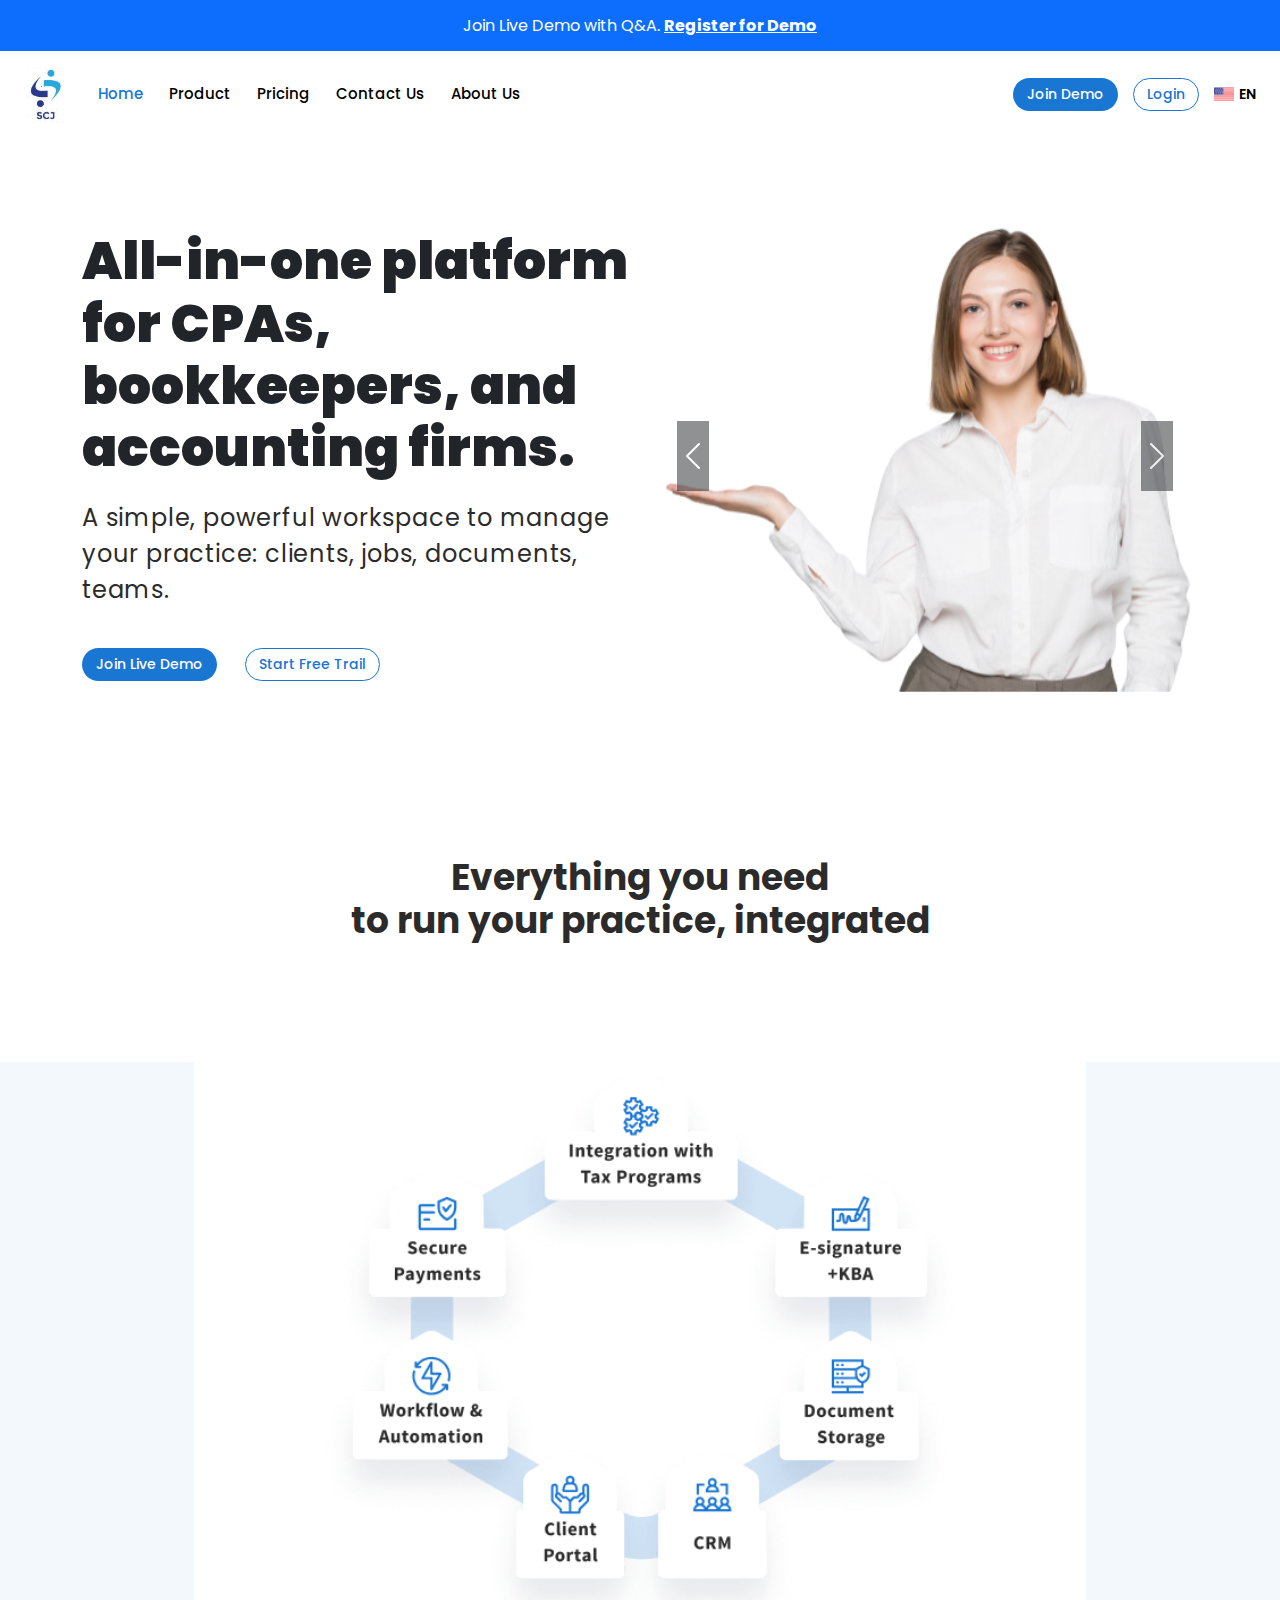
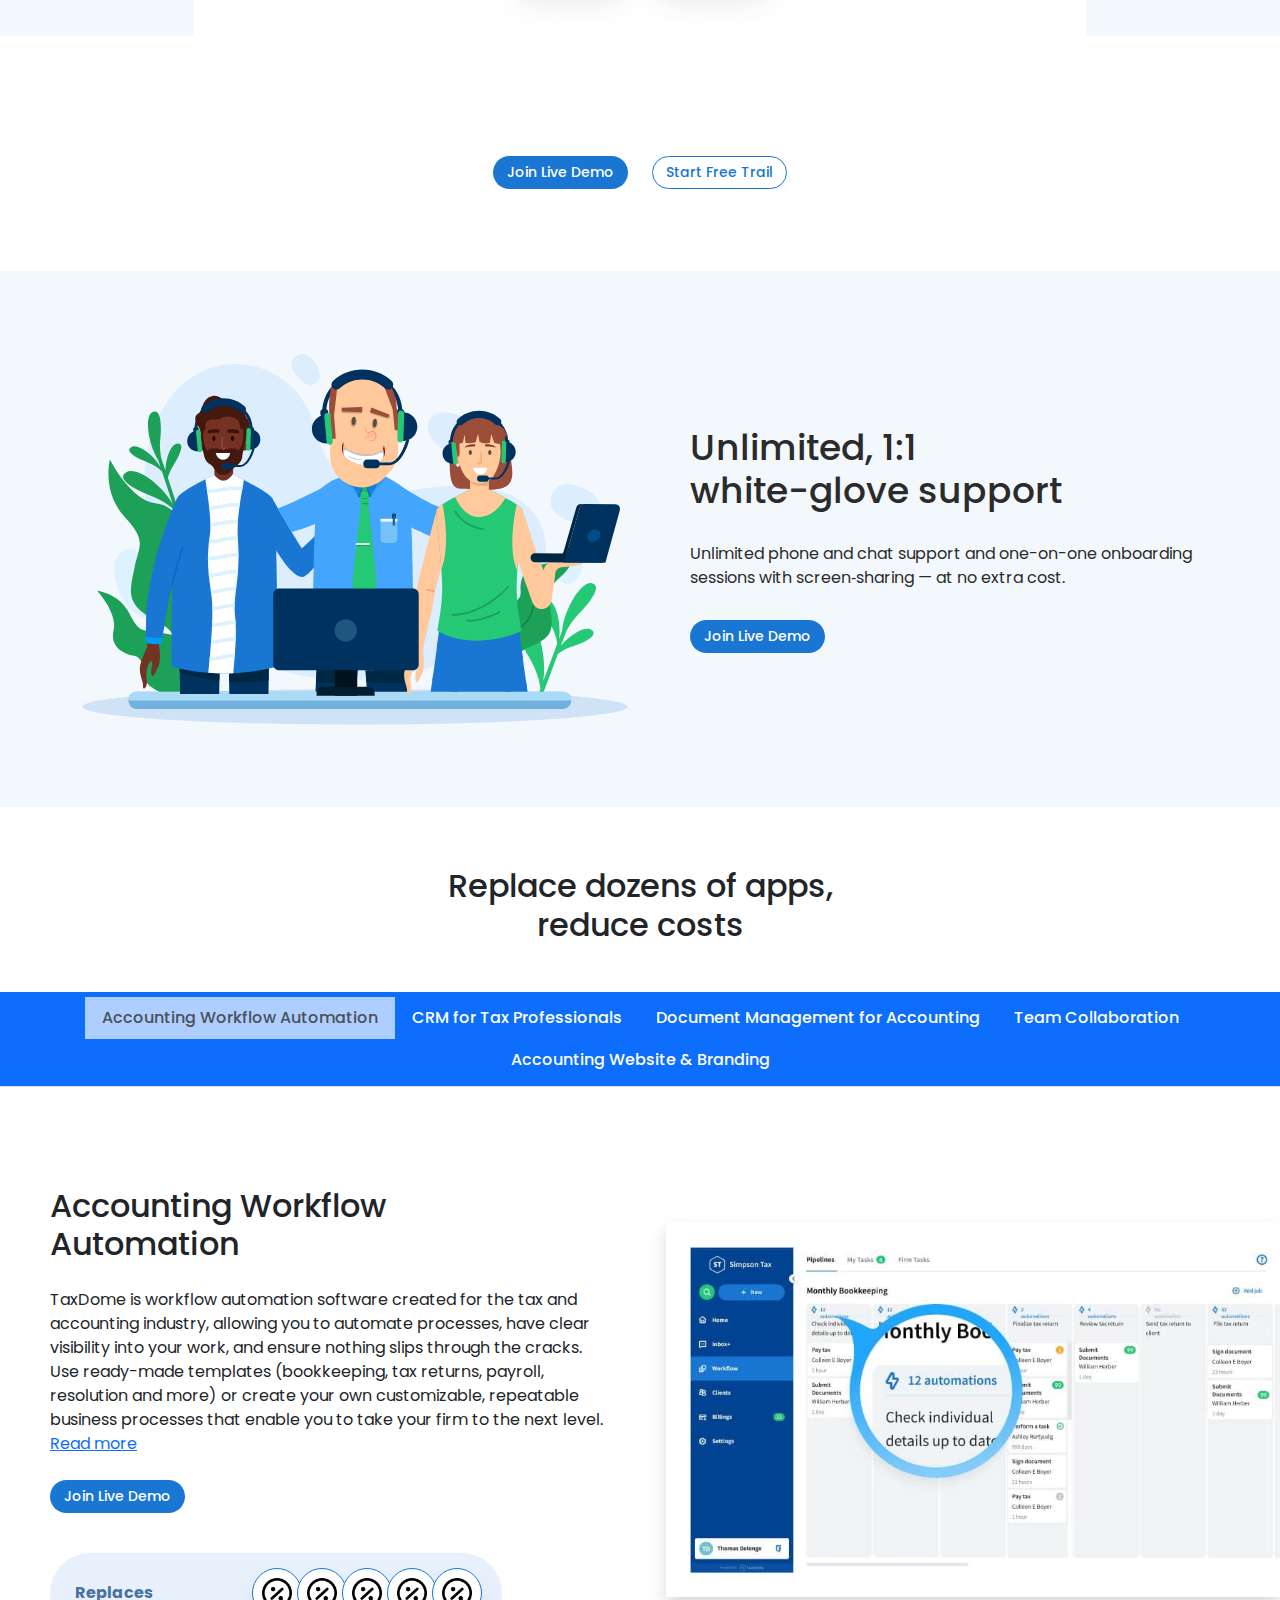
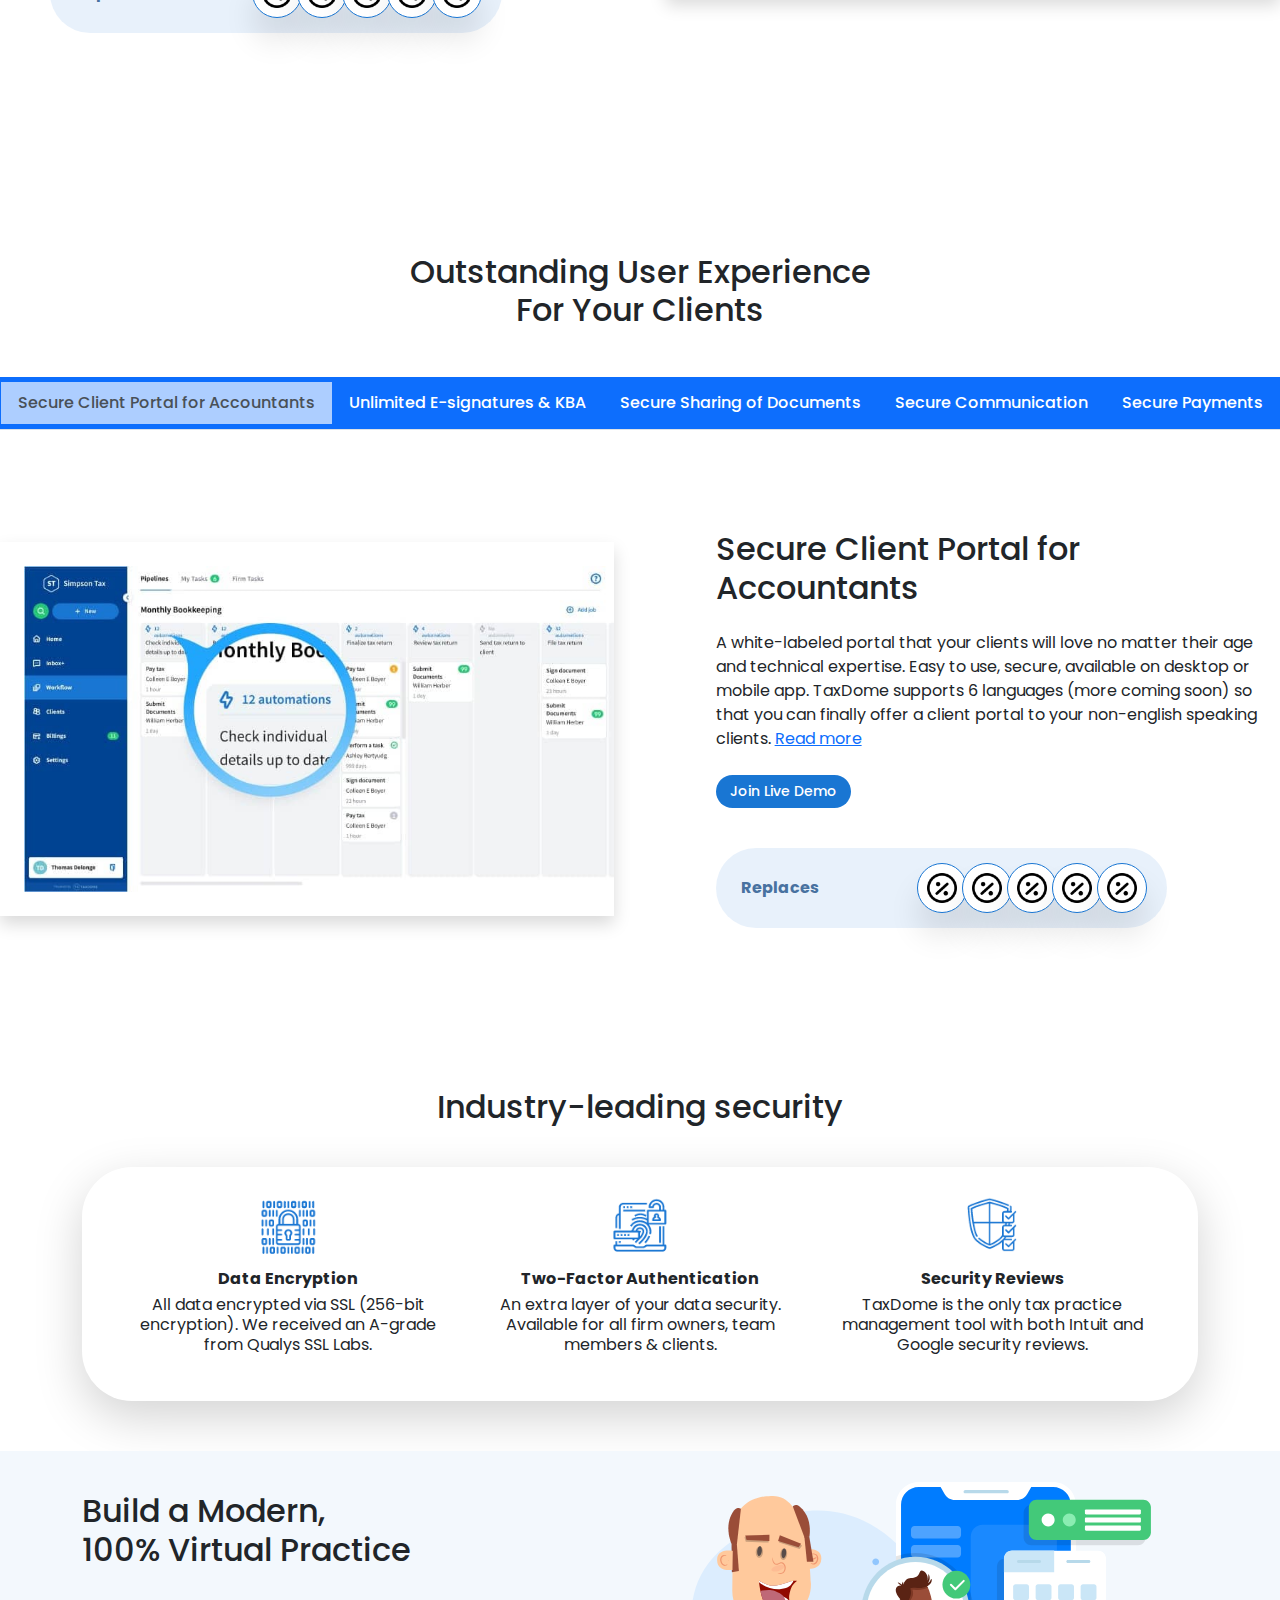
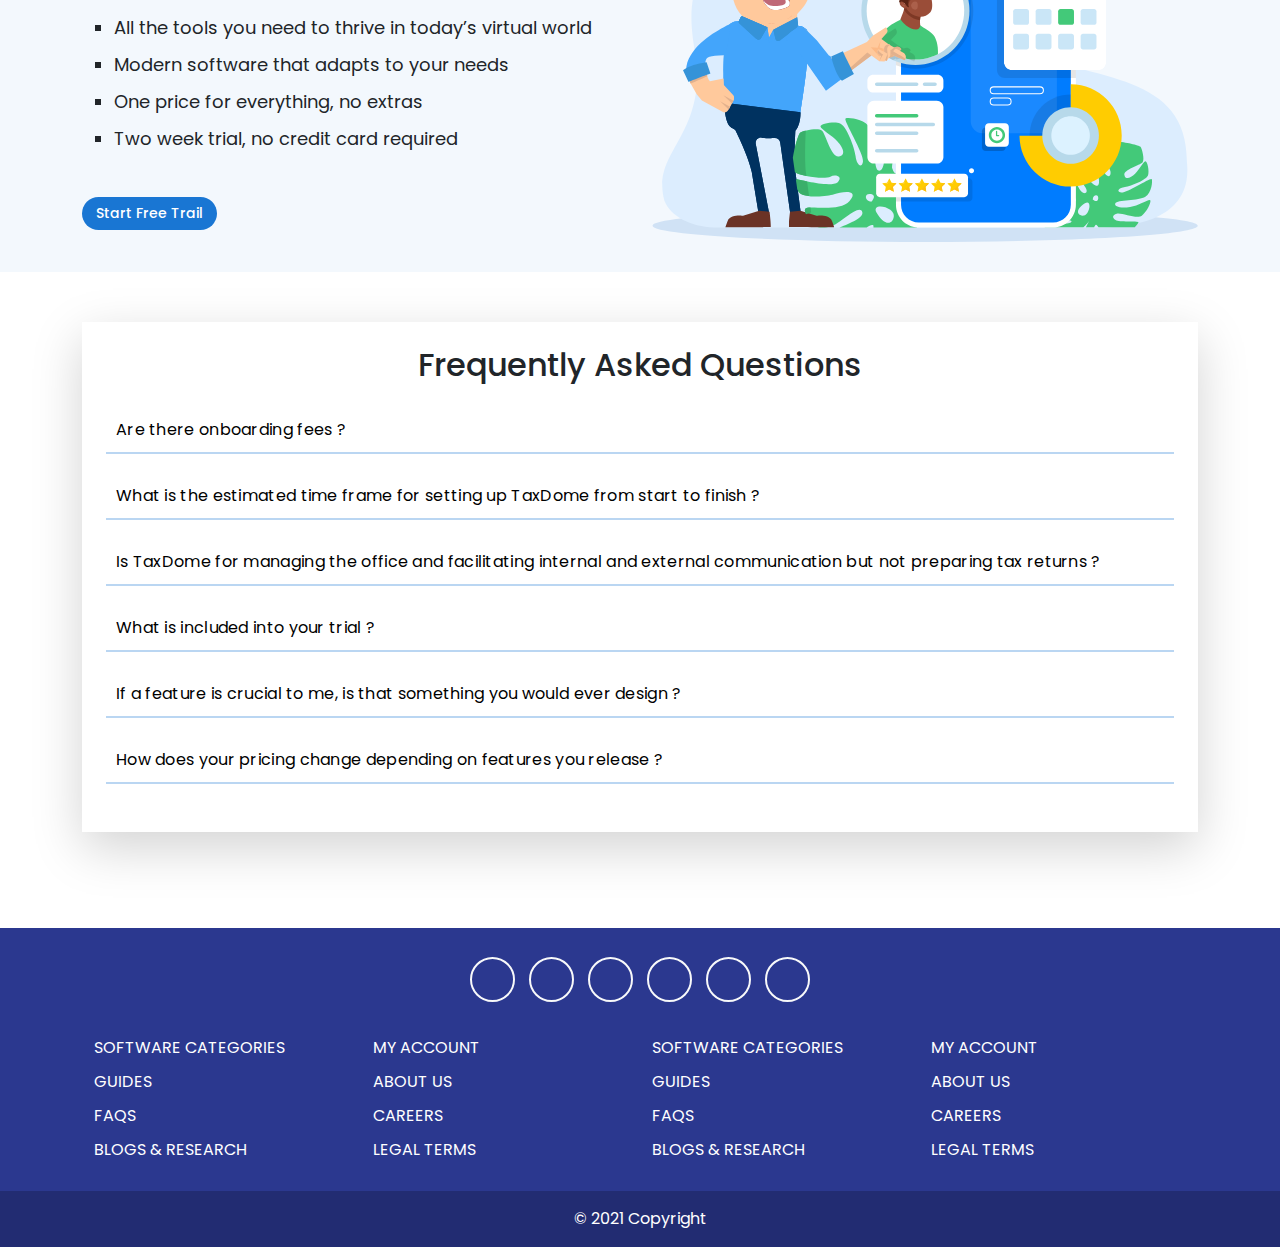
==== index.html @ 276634cc "first commit" ====
<!DOCTYPE html>
<html lang="en">
  <head>
    <meta charset="UTF-8" />
    <meta http-equiv="X-UA-Compatible" content="IE=edge" />
    <meta name="viewport" content="width=device-width, initial-scale=1.0" />
    <link rel="stylesheet" href="./css/bootstrap.min.css" />
    <link rel="stylesheet" href="./css/custom.css" />
    <title>Project</title>
  </head>

  <body>
    <div class="p-3 bg-primary text-center text-white">
      <h6 class="m-0 fw-normal fs-6">
        Join Live Demo with Q&A.
        <a href="/" class="fw-bold text-white">Register for Demo</a>
      </h6>
    </div>

    <header class="container-fluid">
      <nav class="navbar navbar-expand-lg">
        <div class="container-fluid">
          <div class="d-flex align-items-center">
            <a class="navbar-brand fw-bold" href="#">
              <img src="./images/logo.jpg" alt="" />
            </a>
          </div>
          <button
            class="navbar-toggler text-primary"
            type="button"
            data-bs-toggle="collapse"
            data-bs-target="#navbarSupportedContent"
            aria-controls="navbarSupportedContent"
            aria-expanded="false"
            aria-label="Toggle navigation"
          >
            <span><i class="fas fa-bars"></i></span>
          </button>
          <div class="collapse navbar-collapse" id="navbarSupportedContent">
            <ul class="navbar-nav me-auto mb-2 mb-lg-0">
              <li class="nav-item">
                <a class="nav-link activeMenu" href="index.html"> Home </a>
              </li>
              <li class="nav-item dropdown">                  
                </a>
                 <a class="nav-link"  href="Product.html">Product </a>
              </li>

              <li class="nav-item">
                <a class="nav-link active" aria-current="page" href="#"
                  >Pricing</a
                >
              </li>
              <li class="nav-item">
                <a class="nav-link" href="ContactUs.html"> Contact Us </a>
              </li>
              <li class="nav-item">
                <a class="nav-link" href="AboutUs.html"> About Us </a>
              </li>
            </ul>
            <div class="login-signup">
              <div class="dropdown">
                <button
                  class="join dropdown-toggle"
                  type="button"
                  id="dropdownMenuButton1"
                  data-bs-toggle="dropdown"
                  aria-expanded="false"
                >
                  Join Demo
                </button>
                <ul class="dropdown-menu" aria-labelledby="dropdownMenuButton1">
                  <li><a class="dropdown-item" href="#">Join Live Demo</a></li>
                  <li><a class="dropdown-item" href="#">Watch Recording</a></li>
                  <li>
                    <a class="dropdown-item" href="#">Simulated Account</a>
                  </li>
                </ul>
              </div>
              <button class="start">Login</button>
              <button class="select-lang">
                <img src="./images/usflag.png" alt="" /> EN
              </button>
            </div>
          </div>
        </div>
      </nav>
    </header>

    <section class="banner-section">
      <div class="container">
        <div class="row align-items-center">
          <div class="col-lg-6 col-md-6 col-sm-12">
            <h1 class="main-title">
              All-in-one platform for CPAs, bookkeepers, and accounting firms.
            </h1>
            <p class="main-title-desc">
              A simple, powerful workspace to manage your practice: clients,
              jobs, documents, teams.
            </p>
            <div class="join-live-demo">
              <button class="join me-4">Join Live Demo</button>
              <button class="start">Start Free Trail</button>
            </div>
          </div>
          <div class="col-lg-6 col-md-6 col-sm-12">
            <div
              id="carouselExampleControls"
              class="carousel slide"
              data-bs-ride="carousel"
            >
              <div class="carousel-inner">
                <div class="carousel-item active" data-bs-interval="100000">
                  <div class="position-relative">
                    <img src="./images/9.png" class="d-block w-100" alt="..." />
                  </div>
                </div>
                <div class="carousel-item">
                  <div class="position-relative">
                    <img src="./images/9.png" class="d-block w-100" alt="..." />
                  </div>
                </div>
                <div class="carousel-item">
                  <div class="position-relative">
                    <img src="./images/9.png" class="d-block w-100" alt="..." />
                  </div>
                </div>
              </div>
              <button
                class="carousel-control-prev"
                type="button"
                data-bs-target="#carouselExampleControls"
                data-bs-slide="prev"
              >
                <span
                  class="carousel-control-prev-icon"
                  aria-hidden="true"
                ></span>
                <span class="visually-hidden">Previous</span>
              </button>
              <button
                class="carousel-control-next"
                type="button"
                data-bs-target="#carouselExampleControls"
                data-bs-slide="next"
              >
                <span
                  class="carousel-control-next-icon"
                  aria-hidden="true"
                ></span>
                <span class="visually-hidden">Next</span>
              </button>
            </div>
          </div>
        </div>
      </div>
    </section>

    <section class="practice-section">
      <h2 class="practice-title">
        Everything you need <br />
        to run your practice, integrated
      </h2>
      <div class="practice-img">
        <img src="./images/practice.png" alt="" />
      </div>
      <div class="d-flex align-items-center justify-content-center">
        <button class="join me-4">Join Live Demo</button>
        <button class="start">Start Free Trail</button>
      </div>
    </section>

    <section class="unlimited-section">
      <div class="container">
        <div class="row align-items-center">
          <div class="col-lg-6 col-md-6 col-sm-12">
            <img src="./images/unlimited.svg" alt="" />
          </div>
          <div class="col-lg-6 col-md-6 col-sm-12 unlimited-detail">
            <h2>
              Unlimited, 1:1 <br />
              white-glove support
            </h2>
            <p>
              Unlimited phone and chat support and one-on-one onboarding
              sessions with screen‑sharing — at no extra cost.
            </p>
            <button class="join me-4">Join Live Demo</button>
          </div>
        </div>
      </div>
    </section>

    <section class="tabss-section">
      <h2 class="text-center mb-5">
        Replace dozens of apps, <br />
        reduce costs
      </h2>
      <ul class="nav nav-tabs" id="myTab" role="tablist">
        <li class="nav-item" role="presentation">
          <button
            class="nav-link active"
            id="home-tab"
            data-bs-toggle="tab"
            data-bs-target="#Accounting"
            type="button"
            role="tab"
            aria-controls="home"
            aria-selected="true"
          >
            Accounting Workflow Automation
          </button>
        </li>
        <li class="nav-item" role="presentation">
          <button
            class="nav-link"
            id="profile-tab"
            data-bs-toggle="tab"
            data-bs-target="#CRM"
            type="button"
            role="tab"
            aria-controls="profile"
            aria-selected="false"
          >
            CRM for Tax Professionals
          </button>
        </li>
        <li class="nav-item" role="presentation">
          <button
            class="nav-link"
            id="profile-tab"
            data-bs-toggle="tab"
            data-bs-target="#Document"
            type="button"
            role="tab"
            aria-controls="profile"
            aria-selected="false"
          >
            Document Management for Accounting
          </button>
        </li>
        <li class="nav-item" role="presentation">
          <button
            class="nav-link"
            id="contact-tab"
            data-bs-toggle="tab"
            data-bs-target="#Team"
            type="button"
            role="tab"
            aria-controls="contact"
            aria-selected="false"
          >
            Team Collaboration
          </button>
        </li>
        <li class="nav-item" role="presentation">
          <button
            class="nav-link"
            id="contact-tab"
            data-bs-toggle="tab"
            data-bs-target="#Website"
            type="button"
            role="tab"
            aria-controls="contact"
            aria-selected="false"
          >
            Accounting Website & Branding
          </button>
        </li>
      </ul>
      <div class="tab-content" id="myTabContent">
        <div
          class="tab-pane fade show active"
          id="Accounting"
          role="tabpanel"
          aria-labelledby="home-tab"
        >
          <div class="main-tab-div">
            <div class="tab-detail tab-details">
              <h2>
                Accounting Workflow <br />
                Automation
              </h2>
              <p class="my-4">
                TaxDome is workflow automation software created for the tax and
                accounting industry, allowing you to automate processes, have
                clear visibility into your work, and ensure nothing slips
                through the cracks. Use ready-made templates (bookkeeping, tax
                returns, payroll, resolution and more) or create your own
                customizable, repeatable business processes that enable you to
                take your firm to the next level. <a href="/">Read more</a>
              </p>
              <button class="join me-4">Join Live Demo</button>
              <div class="tab-profiles">
                <span class="tab-sub-title">Replaces</span>
                <div class="some-logos">
                  <div class="main-logos">
                    <img src="./images/plan.png" alt="" />
                  </div>
                  <div class="main-logos">
                    <img src="./images/plan.png" alt="" />
                  </div>
                  <div class="main-logos">
                    <img src="./images/plan.png" alt="" />
                  </div>
                  <div class="main-logos">
                    <img src="./images/plan.png" alt="" />
                  </div>
                  <div class="main-logos">
                    <img src="./images/plan.png" alt="" />
                  </div>
                </div>
              </div>
            </div>
            <div class="tab-detail shadow pt-4 ps-4 pb-4">
              <img src="./images/dashboard-image.jpg" alt="" />
            </div>
          </div>
        </div>
        <div
          class="tab-pane fade"
          id="CRM"
          role="tabpanel"
          aria-labelledby="profile-tab"
        >
          <div class="main-tab-div">
            <div class="tab-detail tab-details">
              <h2>CRM for Tax Professionals</h2>
              <p class="my-4">
                Integrated tax CRM that helps you manage all your firm’s
                relationships with customers and prospects. Send bulk emails,
                messages, contracts and more saving you time and allowing you to
                stay on top of a growing client list. <a href="/">Read more</a>
              </p>
              <button class="join me-4">Join Live Demo</button>
              <div class="tab-profiles">
                <span class="tab-sub-title">Replaces</span>
                <div class="some-logos">
                  <div class="main-logos">
                    <img src="./images/plan.png" alt="" />
                  </div>
                  <div class="main-logos">
                    <img src="./images/plan.png" alt="" />
                  </div>
                  <div class="main-logos">
                    <img src="./images/plan.png" alt="" />
                  </div>
                  <div class="main-logos">
                    <img src="./images/plan.png" alt="" />
                  </div>
                  <div class="main-logos">
                    <img src="./images/plan.png" alt="" />
                  </div>
                </div>
              </div>
            </div>
            <div class="tab-detail shadow pt-4 ps-4 pb-4">
              <img src="./images/dashboard-image.jpg" alt="" />
            </div>
          </div>
        </div>
        <div
          class="tab-pane fade"
          id="Document"
          role="tabpanel"
          aria-labelledby="contact-tab"
        >
          <div class="main-tab-div">
            <div class="tab-detail tab-details">
              <h2>Document Management for Accounting</h2>
              <p class="my-4">
                Unlimited storage and secure document sharing portal in one
                place. Access documents in the browser or through the TaxDome
                Drive directly on your computer in Windows File Explorer or the
                Mac Finder TaxDome’s desktop app allows you to quickly and
                easily get documents from your tax or bookkeeping software
                directly to your clients. <a href="/">Read more</a>
              </p>
              <button class="join me-4">Join Live Demo</button>
              <div class="tab-profiles">
                <span class="tab-sub-title">Replaces</span>
                <div class="some-logos">
                  <div class="main-logos">
                    <img src="./images/plan.png" alt="" />
                  </div>
                  <div class="main-logos">
                    <img src="./images/plan.png" alt="" />
                  </div>
                  <div class="main-logos">
                    <img src="./images/plan.png" alt="" />
                  </div>
                  <div class="main-logos">
                    <img src="./images/plan.png" alt="" />
                  </div>
                  <div class="main-logos">
                    <img src="./images/plan.png" alt="" />
                  </div>
                </div>
              </div>
            </div>
            <div class="tab-detail shadow pt-4 ps-4 pb-4">
              <img src="./images/dashboard-image.jpg" alt="" />
            </div>
          </div>
        </div>
        <div
          class="tab-pane fade"
          id="Team"
          role="tabpanel"
          aria-labelledby="profile-tab"
        >
          <div class="main-tab-div">
            <div class="tab-detail tab-details">
              <h2>Team Collaboration</h2>
              <p class="my-4">
                Scale your business and grow with TaxDome. Utilize the shared
                inbox to organize all communications & route them to the right
                people, getting more done as a team. Maintain a clear
                understanding of who is working on what, ensuring all deadlines
                are met. Ensure privacy and safety of your client data with
                comprehensive user permissioning. <a href="/">Read more</a>
              </p>
              <button class="join me-4">Join Live Demo</button>
              <div class="tab-profiles">
                <span class="tab-sub-title">Replaces</span>
                <div class="some-logos">
                  <div class="main-logos">
                    <img src="./images/plan.png" alt="" />
                  </div>
                  <div class="main-logos">
                    <img src="./images/plan.png" alt="" />
                  </div>
                  <div class="main-logos">
                    <img src="./images/plan.png" alt="" />
                  </div>
                  <div class="main-logos">
                    <img src="./images/plan.png" alt="" />
                  </div>
                  <div class="main-logos">
                    <img src="./images/plan.png" alt="" />
                  </div>
                </div>
              </div>
            </div>
            <div class="tab-detail shadow pt-4 ps-4 pb-4">
              <img src="./images/dashboard-image.jpg" alt="" />
            </div>
          </div>
        </div>
        <div
          class="tab-pane fade"
          id="Website"
          role="tabpanel"
          aria-labelledby="contact-tab"
        >
          <div class="main-tab-div">
            <div class="tab-detail tab-details">
              <h2>Accounting Website & Branding</h2>
              <p class="my-4">
                Create a modern, mobile-friendly accounting firm website hosted
                with TaxDome. Choose from over 200 accounting firm website
                templates and utilize a custom URL to represent your brand to
                the fullest. All at no extra charge. <a href="/">Read more</a>
              </p>
              <button class="join me-4">Join Live Demo</button>
              <div class="tab-profiles">
                <span class="tab-sub-title">Replaces</span>
                <div class="some-logos">
                  <div class="main-logos">
                    <img src="./images/plan.png" alt="" />
                  </div>
                  <div class="main-logos">
                    <img src="./images/plan.png" alt="" />
                  </div>
                  <div class="main-logos">
                    <img src="./images/plan.png" alt="" />
                  </div>
                  <div class="main-logos">
                    <img src="./images/plan.png" alt="" />
                  </div>
                  <div class="main-logos">
                    <img src="./images/plan.png" alt="" />
                  </div>
                </div>
              </div>
            </div>
            <div class="tab-detail shadow pt-4 ps-4 pb-4">
              <img src="./images/dashboard-image.jpg" alt="" />
            </div>
          </div>
        </div>
      </div>
    </section>

    <section class="tabss-section">
      <h2 class="text-center mb-5">
        Outstanding User Experience <br />
        For Your Clients
      </h2>
      <ul class="nav nav-tabs" id="myTab" role="tablist">
        <li class="nav-item" role="presentation">
          <button
            class="nav-link active"
            id="home-tab"
            data-bs-toggle="tab"
            data-bs-target="#Secure"
            type="button"
            role="tab"
            aria-controls="home"
            aria-selected="true"
          >
            Secure Client Portal for Accountants
          </button>
        </li>
        <li class="nav-item" role="presentation">
          <button
            class="nav-link"
            id="profile-tab"
            data-bs-toggle="tab"
            data-bs-target="#Unlimited"
            type="button"
            role="tab"
            aria-controls="profile"
            aria-selected="false"
          >
            Unlimited E-signatures & KBA
          </button>
        </li>
        <li class="nav-item" role="presentation">
          <button
            class="nav-link"
            id="profile-tab"
            data-bs-toggle="tab"
            data-bs-target="#Sharing"
            type="button"
            role="tab"
            aria-controls="profile"
            aria-selected="false"
          >
            Secure Sharing of Documents
          </button>
        </li>
        <li class="nav-item" role="presentation">
          <button
            class="nav-link"
            id="contact-tab"
            data-bs-toggle="tab"
            data-bs-target="#Communication"
            type="button"
            role="tab"
            aria-controls="contact"
            aria-selected="false"
          >
            Secure Communication
          </button>
        </li>
        <li class="nav-item" role="presentation">
          <button
            class="nav-link"
            id="contact-tab"
            data-bs-toggle="tab"
            data-bs-target="#Payments"
            type="button"
            role="tab"
            aria-controls="contact"
            aria-selected="false"
          >
            Secure Payments
          </button>
        </li>
      </ul>
      <div class="tab-content" id="myTabContent">
        <div
          class="tab-pane fade show active"
          id="Secure"
          role="tabpanel"
          aria-labelledby="home-tab"
        >
          <div class="main-tab-div">
            <div class="tab-detail shadow pt-4 ps-4 pb-4">
              <img src="./images/dashboard-image.jpg" alt="" />
            </div>
            <div class="tab-detail tab-details">
              <h2>Secure Client Portal for Accountants</h2>
              <p class="my-4">
                A white-labeled portal that your clients will love no matter
                their age and technical expertise. Easy to use, secure,
                available on desktop or mobile app. TaxDome supports 6 languages
                (more coming soon) so that you can finally offer a client portal
                to your non-english speaking clients. <a href="/">Read more</a>
              </p>
              <button class="join me-4">Join Live Demo</button>
              <div class="tab-profiles">
                <span class="tab-sub-title">Replaces</span>
                <div class="some-logos">
                  <div class="main-logos">
                    <img src="./images/plan.png" alt="" />
                  </div>
                  <div class="main-logos">
                    <img src="./images/plan.png" alt="" />
                  </div>
                  <div class="main-logos">
                    <img src="./images/plan.png" alt="" />
                  </div>
                  <div class="main-logos">
                    <img src="./images/plan.png" alt="" />
                  </div>
                  <div class="main-logos">
                    <img src="./images/plan.png" alt="" />
                  </div>
                </div>
              </div>
            </div>
          </div>
        </div>
        <div
          class="tab-pane fade"
          id="Unlimited"
          role="tabpanel"
          aria-labelledby="profile-tab"
        >
          <div class="main-tab-div">
            <div class="tab-detail tab-details">
              <h2>Unlimited E-signatures & KBA</h2>
              <p class="my-4">
                Create legally binding documents with unlimited e-signatures
                included in TaxDome. Easy to use interface, tooltips, and
                auto-reminders make signing documents effortless for one or
                multiple signers. KBA available at $1 per signature.
                <a href="/">Read more</a>
              </p>
              <button class="join me-4">Join Live Demo</button>
              <div class="tab-profiles">
                <span class="tab-sub-title">Replaces</span>
                <div class="some-logos">
                  <div class="main-logos">
                    <img src="./images/plan.png" alt="" />
                  </div>
                  <div class="main-logos">
                    <img src="./images/plan.png" alt="" />
                  </div>
                  <div class="main-logos">
                    <img src="./images/plan.png" alt="" />
                  </div>
                  <div class="main-logos">
                    <img src="./images/plan.png" alt="" />
                  </div>
                  <div class="main-logos">
                    <img src="./images/plan.png" alt="" />
                  </div>
                </div>
              </div>
            </div>
            <div class="tab-detail shadow pt-4 ps-4 pb-4">
              <img src="./images/dashboard-image.jpg" alt="" />
            </div>
          </div>
        </div>
        <div
          class="tab-pane fade"
          id="Sharing"
          role="tabpanel"
          aria-labelledby="contact-tab"
        >
          <div class="main-tab-div">
            <div class="tab-detail shadow pt-4 ps-4 pb-4">
              <img src="./images/dashboard-image.jpg" alt="" />
            </div>
            <div class="tab-detail tab-details">
              <h2>Secure Sharing of Documents</h2>
              <p class="my-4">
                Data safeguards are essential for any modern practice. Encrypted
                with bank-level security and Two-Factor Authentication, your
                client data is protected with TaxDome’s secure file sharing for
                accountants. <a href="/">Read more</a>
              </p>
              <button class="join me-4">Join Live Demo</button>
              <div class="tab-profiles">
                <span class="tab-sub-title">Replaces</span>
                <div class="some-logos">
                  <div class="main-logos">
                    <img src="./images/plan.png" alt="" />
                  </div>
                  <div class="main-logos">
                    <img src="./images/plan.png" alt="" />
                  </div>
                  <div class="main-logos">
                    <img src="./images/plan.png" alt="" />
                  </div>
                  <div class="main-logos">
                    <img src="./images/plan.png" alt="" />
                  </div>
                  <div class="main-logos">
                    <img src="./images/plan.png" alt="" />
                  </div>
                </div>
              </div>
            </div>
          </div>
        </div>
        <div
          class="tab-pane fade"
          id="Communication"
          role="tabpanel"
          aria-labelledby="profile-tab"
        >
          <div class="main-tab-div">
            <div class="tab-detail tab-details">
              <h2>Secure Communication</h2>
              <p class="my-4">
                Clear and secure way to share sensitive data. Similar to
                Whatsapp, but fully integrated with your CRM & Client Portal.
                Messages can be automated and include task lists, documents, and
                reminders. A modern communication method that works for your
                clients and team. <a href="/">Read more</a>
              </p>
              <button class="join me-4">Join Live Demo</button>
              <div class="tab-profiles">
                <span class="tab-sub-title">Replaces</span>
                <div class="some-logos">
                  <div class="main-logos">
                    <img src="./images/plan.png" alt="" />
                  </div>
                  <div class="main-logos">
                    <img src="./images/plan.png" alt="" />
                  </div>
                  <div class="main-logos">
                    <img src="./images/plan.png" alt="" />
                  </div>
                  <div class="main-logos">
                    <img src="./images/plan.png" alt="" />
                  </div>
                  <div class="main-logos">
                    <img src="./images/plan.png" alt="" />
                  </div>
                </div>
              </div>
            </div>
            <div class="tab-detail shadow pt-4 ps-4 pb-4">
              <img src="./images/dashboard-image.jpg" alt="" />
            </div>
          </div>
        </div>
        <div
          class="tab-pane fade"
          id="Payments"
          role="tabpanel"
          aria-labelledby="contact-tab"
        >
          <div class="main-tab-div">
            <div class="tab-detail shadow pt-4 ps-4 pb-4">
              <img src="./images/dashboard-image.jpg" alt="" />
            </div>
            <div class="tab-detail tab-details">
              <h2>Secure Payments</h2>
              <p class="my-4">
                Get paid seamlessly. Accept debit cards, credit cards (ACH
                coming soon) directly within your portal. Integrated with
                Stripe, CPACharge, QBO. Reduce accounts receivable issues by
                locking documents to bills to ensure payment.
                <a href="/">Read more</a>
              </p>
              <button class="join me-4">Join Live Demo</button>
              <div class="tab-profiles">
                <span class="tab-sub-title">Replaces</span>
                <div class="some-logos">
                  <div class="main-logos">
                    <img src="./images/plan.png" alt="" />
                  </div>
                  <div class="main-logos">
                    <img src="./images/plan.png" alt="" />
                  </div>
                  <div class="main-logos">
                    <img src="./images/plan.png" alt="" />
                  </div>
                  <div class="main-logos">
                    <img src="./images/plan.png" alt="" />
                  </div>
                  <div class="main-logos">
                    <img src="./images/plan.png" alt="" />
                  </div>
                </div>
              </div>
            </div>
          </div>
        </div>
      </div>
    </section>

    <section class="industry-section">
      <div class="container">
        <h2 class="text-center">Industry-leading security</h2>
        <div class="row industry-list shadow-lg">
          <div class="col-lg-4 col-md-4 col-sm-12">
            <div class="industry-img">
              <img src="./images/lock.PNG" alt="" />
            </div>
            <div class="text-center">
              <span class="fw-bold mb-1 d-block">Data Encryption</span>
              <p class="lh-sm">
                All data encrypted via SSL (256-bit encryption). We received an
                A-grade from Qualys SSL Labs.
              </p>
            </div>
          </div>

          <div class="col-lg-4 col-md-4 col-sm-12">
            <div class="industry-img">
              <img src="./images/lock2.PNG" alt="" />
            </div>
            <div class="text-center">
              <span class="fw-bold mb-1 d-block"
                >Two-Factor Authentication</span
              >
              <p class="lh-sm">
                An extra layer of your data security. Available for all firm
                owners, team members & clients.
              </p>
            </div>
          </div>

          <div class="col-lg-4 col-md-4 col-sm-12">
            <div class="industry-img">
              <img src="./images/lock3.PNG" alt="" />
            </div>
            <div class="text-center">
              <span class="fw-bold mb-1 d-block">Security Reviews</span>
              <p class="lh-sm">
                TaxDome is the only tax practice management tool with both
                Intuit and Google security reviews.
              </p>
            </div>
          </div>
        </div>
      </div>
      <div class="mordan-div">
        <div class="container">
          <div class="row align-items-center">
            <div class="col-lg-6 col-md-6 col-sm-12">
              <h2>
                Build a Modern,<br />
                100% Virtual Practice
              </h2>
              <ul class="modern-list">
                <li>
                  All the tools you need to thrive in today’s virtual world
                </li>
                <li>Modern software that adapts to your needs</li>
                <li>One price for everything, no extras</li>
                <li>Two week trial, no credit card required</li>
              </ul>
              <button class="join">Start Free Trail</button>
            </div>
            <div class="col-lg-6 col-md-6 col-sm-12">
              <img class="img-fluid" src="./images/virtual.svg" alt="" />
            </div>
          </div>
        </div>
      </div>
    </section>

    <section class="faq-div mb-5 pb-5">
      <div class="container">
        <div class="p-4 shadow-lg">
          <h2 class="text-center">Frequently Asked Questions</h2>
          <div class="my-4">
            <div class="expanded-div">
              <p class="border-div">
                <a
                  data-bs-toggle="collapse"
                  href="#multiCollapseExample1"
                  role="button"
                  aria-expanded="false"
                  aria-controls="multiCollapseExample1"
                  >Are there onboarding fees ?</a
                >
                <i class="fas fa-chevron-down"></i>
              </p>
              <div class="row">
                <div class="col">
                  <div
                    class="collapse multi-collapse"
                    id="multiCollapseExample1"
                  >
                    <div class="card card-body">
                      No, training is 100 percent free. We provide unlimited
                      support on the phone or by chat. Once you sign up with the
                      trial, you’ll receive a message from our team to schedule
                      your one-on-one onboarding session with screen sharing.
                    </div>
                  </div>
                </div>
              </div>
            </div>

            <div class="expanded-div">
              <p class="border-div">
                <a
                  data-bs-toggle="collapse"
                  href="#multiCollapseExample2"
                  role="button"
                  aria-expanded="false"
                  aria-controls="multiCollapseExample2"
                  >What is the estimated time frame for setting up TaxDome from
                  start to finish ?</a
                >
                <i class="fas fa-chevron-down"></i>
              </p>
              <div class="row">
                <div class="col">
                  <div
                    class="collapse multi-collapse"
                    id="multiCollapseExample2"
                  >
                    <div class="card card-body">
                      You can import your clients within minutes. During the
                      onboarding session, you learn how to import clients and
                      documents as well as create templates to automate your
                      work.
                    </div>
                  </div>
                </div>
              </div>
            </div>

            <div class="expanded-div">
              <p class="border-div">
                <a
                  data-bs-toggle="collapse"
                  href="#multiCollapseExample3"
                  role="button"
                  aria-expanded="false"
                  aria-controls="multiCollapseExample3"
                  >Is TaxDome for managing the office and facilitating internal
                  and external communication but not preparing tax returns ?</a
                >
                <i class="fas fa-chevron-down"></i>
              </p>
              <div class="row">
                <div class="col">
                  <div
                    class="collapse multi-collapse"
                    id="multiCollapseExample3"
                  >
                    <div class="card card-body">
                      Correct, TaxDome does not prepare your tax returns. You
                      use TaxDome to speed up your workflows, communicate with
                      team members, and provide an outstanding user experience
                      to exchange information with your clients.
                    </div>
                  </div>
                </div>
              </div>
            </div>

            <div class="expanded-div">
              <p class="border-div">
                <a
                  data-bs-toggle="collapse"
                  href="#multiCollapseExample4"
                  role="button"
                  aria-expanded="false"
                  aria-controls="multiCollapseExample4"
                  >What is included into your trial ?</a
                >
                <i class="fas fa-chevron-down"></i>
              </p>
              <div class="row">
                <div class="col">
                  <div
                    class="collapse multi-collapse"
                    id="multiCollapseExample4"
                  >
                    <div class="card card-body">
                      All features are available during the trial except for
                      Zapier integrations. Paying clients also have access to
                      our feature-request board and the TaxDome community and
                      can influence what features will be developed faster.
                    </div>
                  </div>
                </div>
              </div>
            </div>

            <div class="expanded-div">
              <p class="border-div">
                <a
                  data-bs-toggle="collapse"
                  href="#multiCollapseExample5"
                  role="button"
                  aria-expanded="false"
                  aria-controls="multiCollapseExample5"
                  >If a feature is crucial to me, is that something you would
                  ever design ?</a
                >
                <i class="fas fa-chevron-down"></i>
              </p>
              <div class="row">
                <div class="col">
                  <div
                    class="collapse multi-collapse"
                    id="multiCollapseExample5"
                  >
                    <div class="card card-body">
                      We believe in making our clients happy — and always
                      improving our product to that end. Your business is
                      important to us, which is why we have a feature-request
                      board, where we can prioritise the needs of our clients.
                    </div>
                  </div>
                </div>
              </div>
            </div>

            <div class="expanded-div">
              <p class="border-div">
                <a
                  data-bs-toggle="collapse"
                  href="#multiCollapseExample6"
                  role="button"
                  aria-expanded="false"
                  aria-controls="multiCollapseExample6"
                  >How does your pricing change depending on features you
                  release ?</a
                >
                <i class="fas fa-chevron-down"></i>
              </p>
              <div class="row">
                <div class="col">
                  <div
                    class="collapse multi-collapse"
                    id="multiCollapseExample6"
                  >
                    <div class="card card-body">
                      There are no extra prices with TaxDome. Our pricing model
                      doesn’t depend on features we release, and we don’t have
                      plans on changing it soon.
                    </div>
                  </div>
                </div>
              </div>
            </div>
          </div>
        </div>
      </div>
    </section>

    <!-- Footer -->
    <footer class="text-center text-white mt-5">
      <!-- Grid container -->
      <div class="container p-4">
        <!-- Section: Social media -->
        <section class="mb-4 footer-links">
          <!-- Facebook -->
          <a class="btn btn-outline-light btn-floating" href="#!" role="button"
            ><i class="fab fa-facebook-f"></i
          ></a>

          <!-- Twitter -->
          <a class="btn btn-outline-light btn-floating" href="#!" role="button"
            ><i class="fab fa-twitter"></i
          ></a>

          <!-- Google -->
          <a class="btn btn-outline-light btn-floating" href="#!" role="button"
            ><i class="fab fa-google"></i
          ></a>

          <!-- Instagram -->
          <a class="btn btn-outline-light btn-floating" href="#!" role="button"
            ><i class="fab fa-instagram"></i
          ></a>

          <!-- Linkedin -->
          <a class="btn btn-outline-light btn-floating" href="#!" role="button"
            ><i class="fab fa-linkedin-in"></i
          ></a>

          <!-- Github -->
          <a class="btn btn-outline-light btn-floating" href="#!" role="button"
            ><i class="fab fa-github"></i
          ></a>
        </section>

        <!-- Section: Links -->
        <section class="">
          <!--Grid row-->
          <div class="row">
            <!--Grid column-->
            <div class="col-lg-3 col-md-6 mb-4 mb-md-0">
              <ul class="list-unstyled text-start mb-0">
                <li>
                  <a href="#!" class="text-white text-decoration-none"
                    >SOFTWARE CATEGORIES</a
                  >
                </li>
                <li>
                  <a href="#!" class="text-white text-decoration-none"
                    >GUIDES</a
                  >
                </li>
                <li>
                  <a href="#!" class="text-white text-decoration-none">FAQS</a>
                </li>
                <li>
                  <a href="#!" class="text-white text-decoration-none"
                    >BLOGS & RESEARCH</a
                  >
                </li>
              </ul>
            </div>
            <!--Grid column-->

            <!--Grid column-->
            <div class="col-lg-3 col-md-6 mb-4 mb-md-0">
              <ul class="list-unstyled text-start mb-0">
                <li>
                  <a href="#!" class="text-white text-decoration-none"
                    >MY ACCOUNT</a
                  >
                </li>
                <li>
                  <a href="#!" class="text-white text-decoration-none"
                    >ABOUT US</a
                  >
                </li>
                <li>
                  <a href="#!" class="text-white text-decoration-none"
                    >CAREERS</a
                  >
                </li>
                <li>
                  <a href="#!" class="text-white text-decoration-none"
                    >LEGAL TERMS</a
                  >
                </li>
              </ul>
            </div>
            <!--Grid column-->

            <!--Grid column-->
            <div class="col-lg-3 col-md-6 mb-4 mb-md-0">
              <ul class="list-unstyled text-start mb-0">
                <li>
                  <a href="#!" class="text-white text-decoration-none"
                    >SOFTWARE CATEGORIES</a
                  >
                </li>
                <li>
                  <a href="#!" class="text-white text-decoration-none"
                    >GUIDES</a
                  >
                </li>
                <li>
                  <a href="#!" class="text-white text-decoration-none">FAQS</a>
                </li>
                <li>
                  <a href="#!" class="text-white text-decoration-none"
                    >BLOGS & RESEARCH</a
                  >
                </li>
              </ul>
            </div>
            <!--Grid column-->

            <!--Grid column-->
            <div class="col-lg-3 col-md-6 mb-4 mb-md-0">
              <ul class="list-unstyled text-start mb-0">
                <li>
                  <a href="#!" class="text-white text-decoration-none"
                    >MY ACCOUNT</a
                  >
                </li>
                <li>
                  <a href="#!" class="text-white text-decoration-none"
                    >ABOUT US</a
                  >
                </li>
                <li>
                  <a href="#!" class="text-white text-decoration-none"
                    >CAREERS</a
                  >
                </li>
                <li>
                  <a href="#!" class="text-white text-decoration-none"
                    >LEGAL TERMS</a
                  >
                </li>
              </ul>
            </div>
            <!--Grid column-->
          </div>
          <!--Grid row-->
        </section>
        <!-- Section: Links -->
      </div>
      <!-- Grid container -->

      <!-- Copyright -->
      <div class="text-center p-3" style="background-color: rgba(0, 0, 0, 0.2)">
        © 2021 Copyright
      </div>
      <!-- Copyright -->
    </footer>
    <!-- Footer -->

    <script src="./js/fontawesome.js" crossorigin="anonymous"></script>
    <script src="./js/bootstrap.bundle.min.js"></script>
  </body>
</html>
---- css/custom.css ----
@import url("https://fonts.googleapis.com/css2?family=Poppins:ital,wght@0,100;0,200;0,300;0,400;0,500;0,600;1,700&display=swap");

* {
  margin: 0;
  padding: 0;
}

body {
  font-family: "Poppins", sans-serif;
  overflow-x: hidden;
}

.reviews span {
  font-size: 12px;
  line-height: 1;
}

.navbar-brand img {
  width: 45px;
}

img {
  width: 100%;
  object-fit: cover;
}

.dropdown-menu {
  background: #f6faff;
}

.dropdown-menu .dropdown-item {
  transition: all 0.2s;
}

.dropdown-menu .dropdown-item:hover {
  color: #fff;
  background-color: #1976d3;
}

.dropdown-menu li {
  padding: 5px !important;
}

.sub-menu-link:hover .sub-menu {
  display: block;
}

.sub-menu {
  display: none;
}

.sub-menu a {
  display: block;
  text-decoration: none;
  margin: 10px 0px 0px 20px;
}

.review-detail {
  display: flex;
  align-items: center;
  padding: 4px 10px;
  border: 1px solid #1976d3;
  border-radius: 5px 20px 20px 5px;
  text-decoration: none;
  margin-right: 55px;
}

.dropdown-toggle::after {
  display: none;
}

.navbar-nav li {
  padding: 0 5px;
}

.navbar-nav li a {
  color: #000;
  font-size: 15px;
  font-weight: 500;
}

.navbar-nav li a.activeMenu {
  color: #1976d3;
}

.navbar-nav li a:hover {
  color: #1976d3;
}

.login-signup {
  display: flex;
  align-items: center;
}

.login-signup button {
  margin-left: 15px;
  transition: all 0.3s;
}

.join {
  background-color: #1976d3;
  border: 1px solid transparent;
  border-radius: 100px;
  padding: 5px 13px;
  color: #fff;
  font-weight: 500;
  font-size: 14px;
  min-width: 95px;
  transition: all 0.3s;
}

.join:hover {
  background-color: #fff;
  border: 1px solid #1976d3;
  color: #1976d3;
}

.start {
  background-color: #fff;
  border: 1px solid #1976d3;
  border-radius: 100px;
  padding: 5px 13px;
  color: #1976d3;
  font-weight: 500;
  font-size: 14px;
}

.start:hover {
  background-color: #1976d3;
  color: #fff;
  border-color: transparent;
}

.select-lang {
  background: none;
  border: none;
  font-weight: 600;
  font-size: 14px;
  display: flex;
  align-items: center;
}

.select-lang img {
  width: 20px;
  margin-right: 5px;
}

.main-title {
  margin: 0 0 20px;
  overflow: hidden;
  font-size: 52px;
  font-weight: 900;
  text-overflow: ellipsis;
}

.main-title-desc {
  margin-top: 0;
  margin-bottom: 40px;
  font-size: 24px;
  font-weight: 400;
  color: #2b2b2b;
  letter-spacing: 0.8px;
}

.carousel-control-prev span,
.carousel-control-next span {
  background-color: #212529;
  padding: 5px;
  display: block;
  height: 70px;
}

.user-details {
  position: absolute;
  bottom: 10px;
  background: #fff;
  padding: 10px;
  width: 90%;
  margin: 0 auto;
  left: 0;
  right: 0;
}

.user-details:after {
  content: "";
  top: -18px;
  right: 35px;
  position: absolute;
  width: 0;
  height: 0;
  border-left: 15px solid transparent;
  border-right: 15px solid transparent;
  border-bottom: 21px solid #ffffff;
}

.user-details p {
  font-size: 14px;
  line-height: 18px;
  margin: 0;
  font-style: italic;
  letter-spacing: 0.2px;
}

.user-details span {
  margin: 0 8px 0 0;
  font-weight: 700;
  color: #2b2b2b;
  font-size: 14px;
}

.user-details span:first-child {
  color: #919191;
  font-weight: 200;
}

.star-div {
  height: 64px;
  width: 64px;
  background-color: #ffd259;
  border-radius: 100px;
  display: flex;
  align-items: center;
  justify-content: center;
  position: absolute;
  z-index: 0;
  bottom: 116px;
  right: 46px;
}

.star-div span {
  color: #fff;
  font-size: 20px;
}

.practice-img {
  display: flex;
  justify-content: center;
  align-items: center;
  width: 100%;
  margin-top: 120px;
  margin-bottom: 120px;
  background: rgba(232, 241, 251, 0.5);
  overflow-y: visible;
}

.practice-img img {
  width: 50%;
  padding: 0 126px;
  background: #fff;
  box-sizing: content-box;
  object-fit: cover;
}

.banner-section {
  padding: 82px 0;
}

.practice-section {
  padding: 82px 0;
}

.practice-title {
  margin: 0 0 20px;
  font-size: 36px;
  font-weight: 700;
  color: #2b2b2b;
  text-align: center;
}

.unlimited-detail {
  padding-left: 50px;
}

.unlimited-detail h2 {
  color: #2b2b2b;
  font-size: 36px;
}

.unlimited-detail p {
  color: #2b2b2b;
  margin: 30px 0;
}

.unlimited-section {
  background-color: #f3f8fd;
  padding: 82px 0;
}

.tabss-section {
  padding: 60px 0;
}

.tabss-section ul.tabs {
  margin: 0;
  padding: 0;
  float: left;
  list-style: none;
  height: 32px;
  border-bottom: 1px solid #333;
  width: 100%;
}

.tabss-section ul.tabs li {
  float: left;
  margin: 0;
  cursor: pointer;
  padding: 0px 21px;
  height: 31px;
  line-height: 31px;
  border-top: 1px solid #333;
  border-left: 1px solid #333;
  border-bottom: 1px solid #333;
  background-color: #666;
  color: #ccc;
  overflow: hidden;
  position: relative;
}

.tabss-section .tab_last {
  border-right: 1px solid #333;
}

.tabss-section ul.tabs li:hover {
  background-color: #ccc;
  color: #333;
}

.tabss-section ul.tabs li.active {
  background-color: #fff;
  color: #333;
  border-bottom: 1px solid #fff;
  display: block;
}

.tabss-section .tab_container {
  border: 1px solid #333;
  border-top: none;
  clear: both;
  float: left;
  width: 100%;
  background: #fff;
  overflow: auto;
}

.tabss-section .tab_content {
  padding: 20px;
  display: none;
}

.tabss-section .tab_drawer_heading {
  display: none;
}

.tabss-section .nav-tabs {
  background-color: #0d6efd;
  justify-content: center;
  padding: 5px 0;
}

.tabss-section .nav-tabs .nav-item.show .nav-link,
.tabss-section .nav-tabs .nav-link.active {
  color: #495057;
  background-color: #adceff;
}

.tabss-section .nav-tabs .nav-link {
  color: white;
  font-weight: 500;
}

.tabss-section .nav-tabs .nav-item.show .nav-link,
.tabss-section .nav-tabs .nav-link.active {
  border-color: transparent;
}

.tabss-section .nav-tabs .nav-link {
  margin-bottom: 0;
  border-radius: 0;
}

.tabss-section .nav-tabs .nav-link:focus,
.tabss-section .nav-tabs .nav-link:hover {
  border-color: transparent;
  isolation: auto;
  opacity: 0.7;
}

.main-tab-div {
  display: flex;
  align-items: center;
  justify-content: space-between;
  flex-wrap: wrap;
  margin: 100px 0;
}

.main-tab-div .tab-detail {
  width: 48%;
}

.tab-details {
  padding: 0 0 0 50px;
}

.tab-profiles {
  display: flex;
  align-items: center;
  width: 80%;
  padding: 15px 25px;
  background: rgba(25, 118, 211, 0.1);
  border-radius: 200px;
  margin-top: 40px;
}

.some-logos {
  display: flex;
  align-items: center;
  justify-content: flex-end;
  width: 100%;
}

.main-logos {
  display: flex;
  align-items: center;
  justify-content: center;
  flex-shrink: 0;
  width: 50px;
  height: 50px;
  background: #fff;
  border: 1px solid #1976d3;
  border-radius: 68px;
  box-shadow: 0 23px 31px rgb(0 0 0 / 10%);
  margin-right: -5px;
}

.main-logos img {
  width: 30px;
}

.tab-sub-title {
  margin-right: 34px;
  font-style: normal;
  font-weight: 700;
  font-size: 16px;
  line-height: 18px;
  text-align: center;
  color: #4872a0;
}

.industry-list {
  padding: 30px;
  background: #fff;
  border-radius: 50px;
  display: flex;
  justify-content: space-between;
  width: 100%;
  margin: 40px 0;
  list-style: none;
}

.industry-img {
  width: 60px;
  height: 60px;
  margin: 0 auto 10px;
}

.mordan-div {
  background: #f3f8fd;
  padding: 30px;
  margin: 50px 0;
}

.modern-list {
  list-style: square;
  margin: 40px 0;
}

.modern-list li {
  padding: 5px 0;
  font-size: 18px;
}

.border-div {
  padding: 10px 10px;
  background: #fff;
  margin: 20px 0 0 0;
  display: flex;
  justify-content: space-between;
  align-items: center;
  border-bottom: 2px solid #1976d34d;
}

.expanded-div .border-div a {
  text-decoration: none;
  font-size: 16px;
  color: rgb(0, 0, 0);
  display: block;
  width: 100%;
  text-align: start;
  letter-spacing: 0.3px;
}

.expanded-div .border-div i {
  color: #1976d3;
}

.expanded-div .card {
  background-color: rgb(243 248 253);
  border: 2px solid rgb(186 214 242);
  border-radius: 0;
  border-top: none;
}

.list-unstyled li {
  padding: 5px 0;
}

footer {
  background-color: #2b388f;
}

.footer-links a {
  width: 45px;
  height: 45px;
  border-radius: 100px;
  border-width: 2px;
  align-items: center;
  padding: 8px;
  margin: 5px;
}

@media only screen and (max-width: 974px) {
  .dropdown-menu .dropdown-item {
    padding: 0;
    font-size: 13px;
  }
  .login-signup {
    display: flex;
    align-items: flex-start;
    flex-direction: column;
  }
  .login-signup button {
    margin-left: 0;
    margin-bottom: 15px;
  }
  .practice-img img {
    width: 70%;
    height: auto;
    background: #fff;
    padding: 0 10px;
  }
  .navbar-nav li a {
    color: #000;
    font-size: 15px;
    font-weight: 400;
  }
  .main-tab-div .tab-detail {
    width: 90%;
    margin: 0 auto 40px;
  }
}

@media screen and (max-width: 480px) {
  .tabss-section .tabs {
    display: none;
  }
  .tabss-section .tab_drawer_heading {
    background-color: #ccc;
    color: #fff;
    border-top: 1px solid #333;
    margin: 0;
    padding: 5px 20px;
    display: block;
    cursor: pointer;
    -webkit-touch-callout: none;
    -webkit-user-select: none;
    -khtml-user-select: none;
    -moz-user-select: none;
    -ms-user-select: none;
    user-select: none;
  }
  .tabss-section .d_active {
    background-color: #666;
    color: #fff;
  }
  .main-tab-div .tab-detail {
    width: 100%;
    margin: 0 0 40px 0;
    padding: 10px;
  }
  .tab-profiles {
    width: 100%;
  }
  .tab-sub-title {
    margin-right: 10px;
  }
  .main-logos {
    width: 40px;
    height: 40px;
  }
  .main-logos img {
    width: 20px;
  }
}
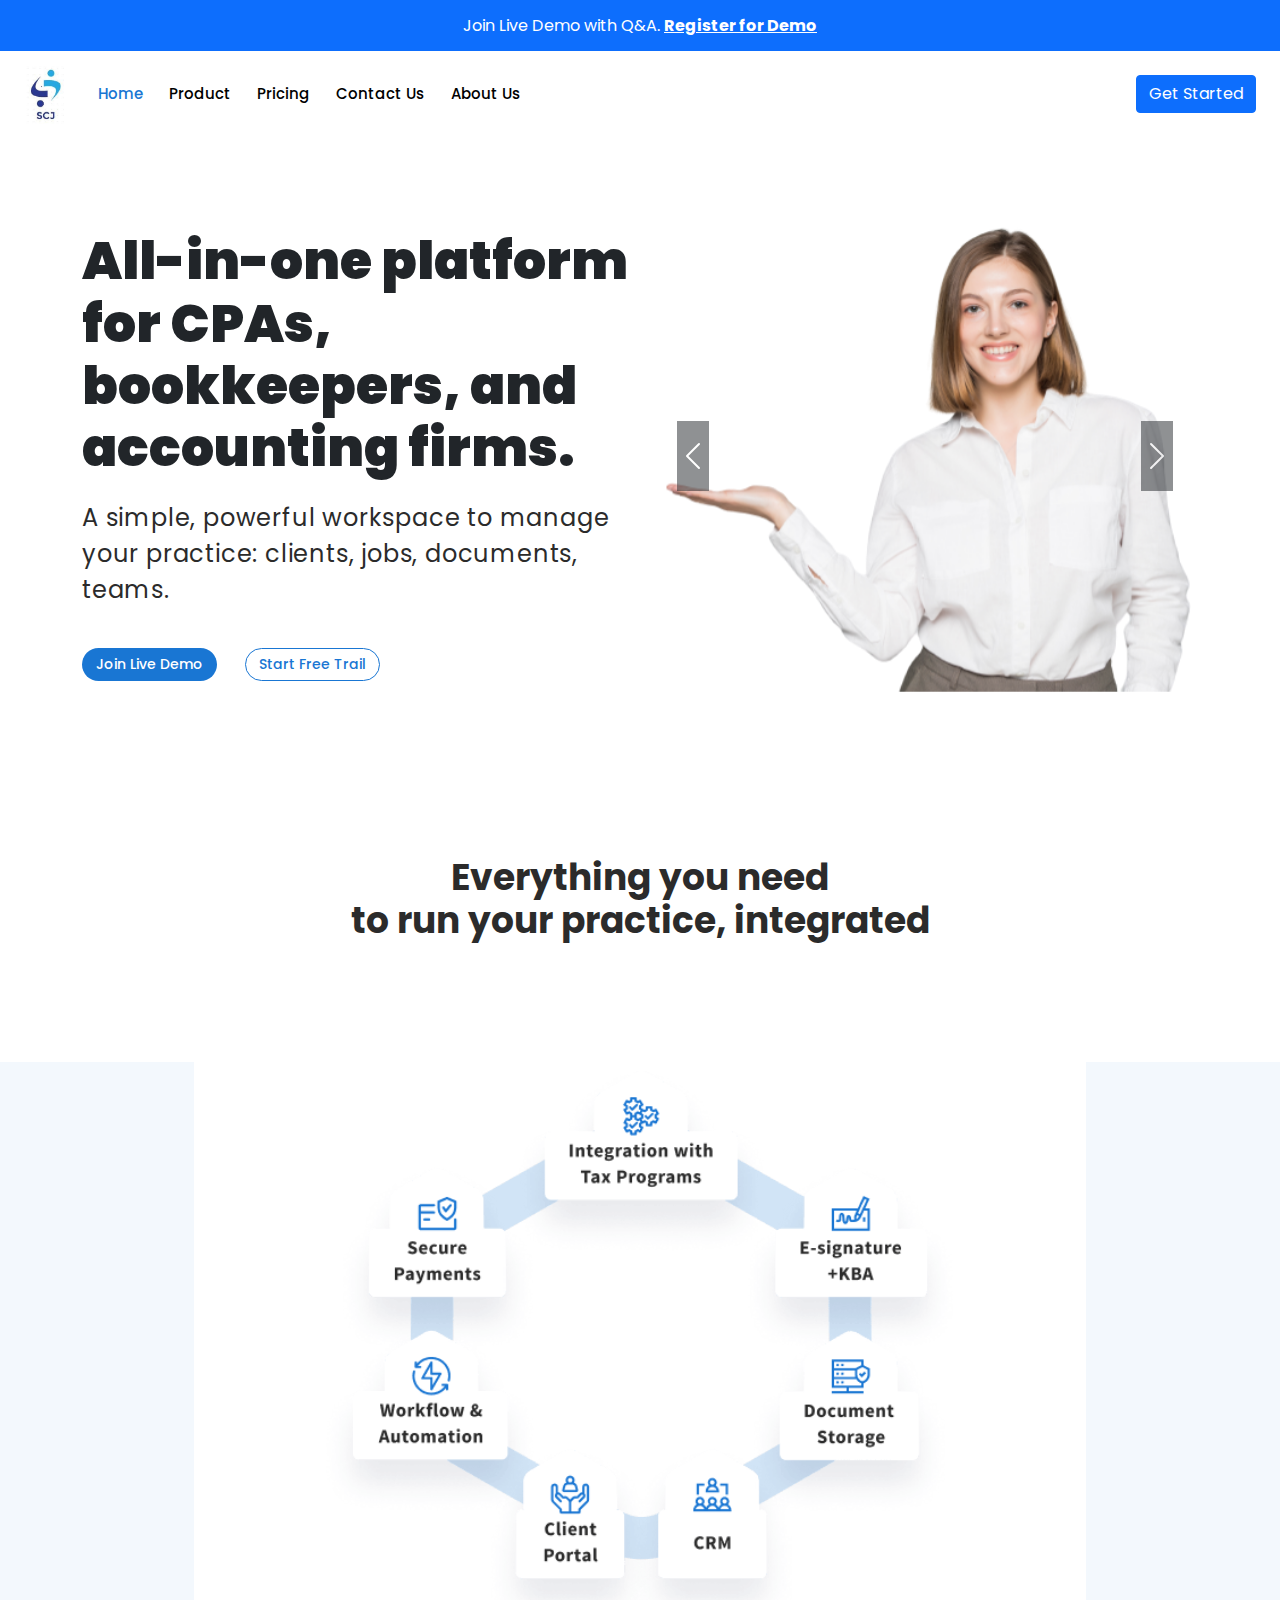
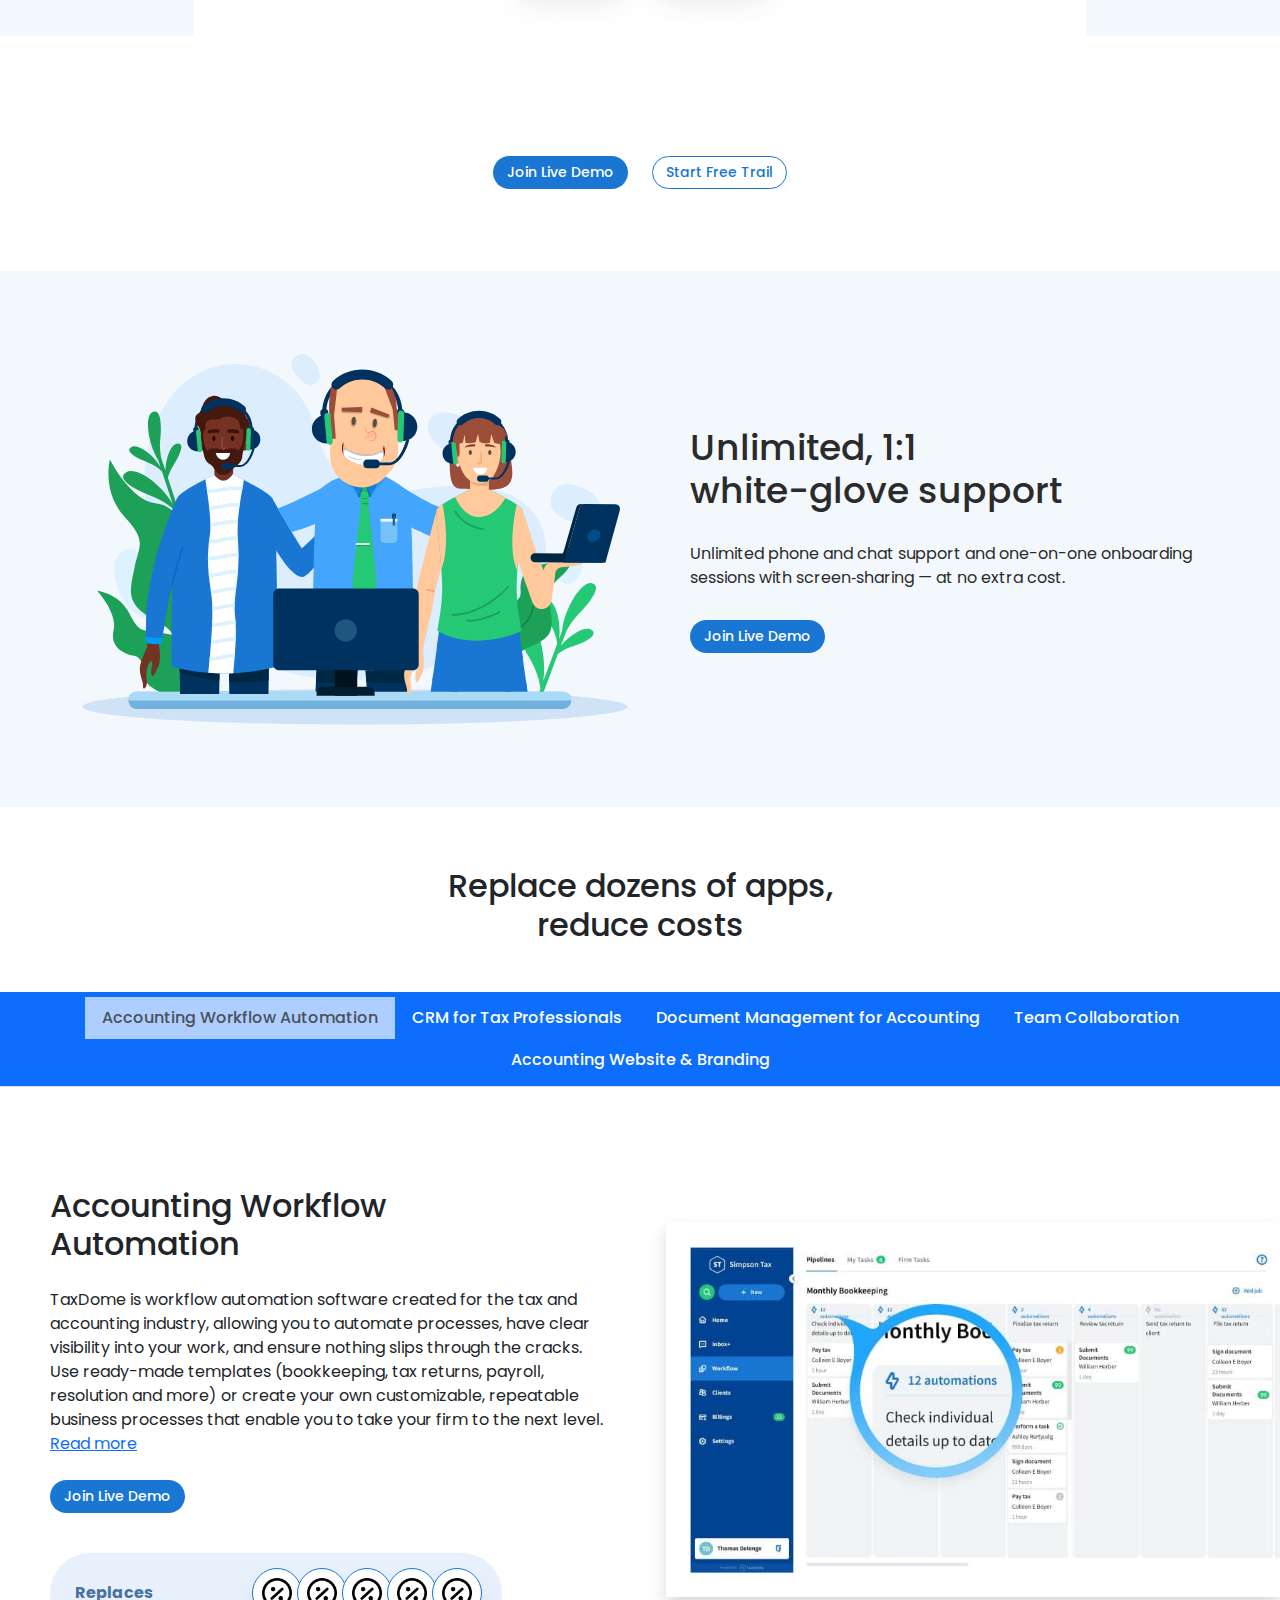
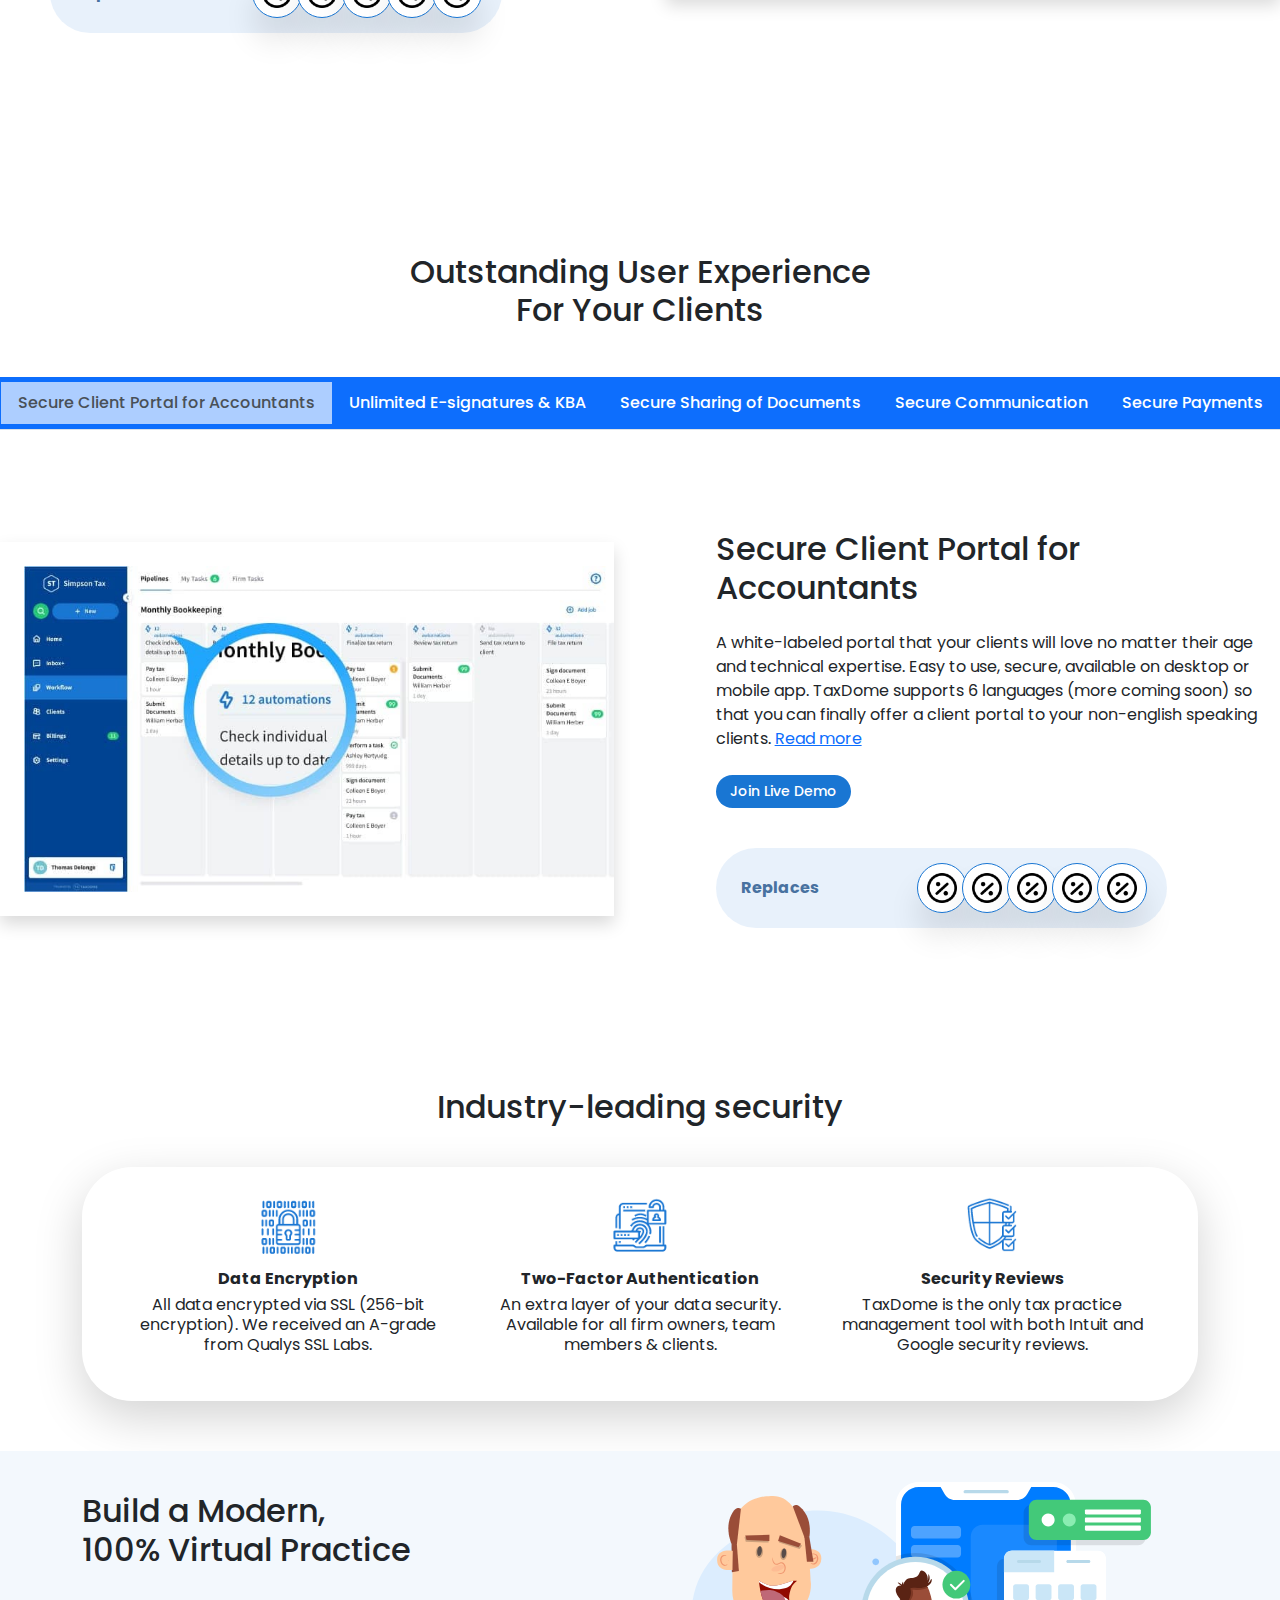
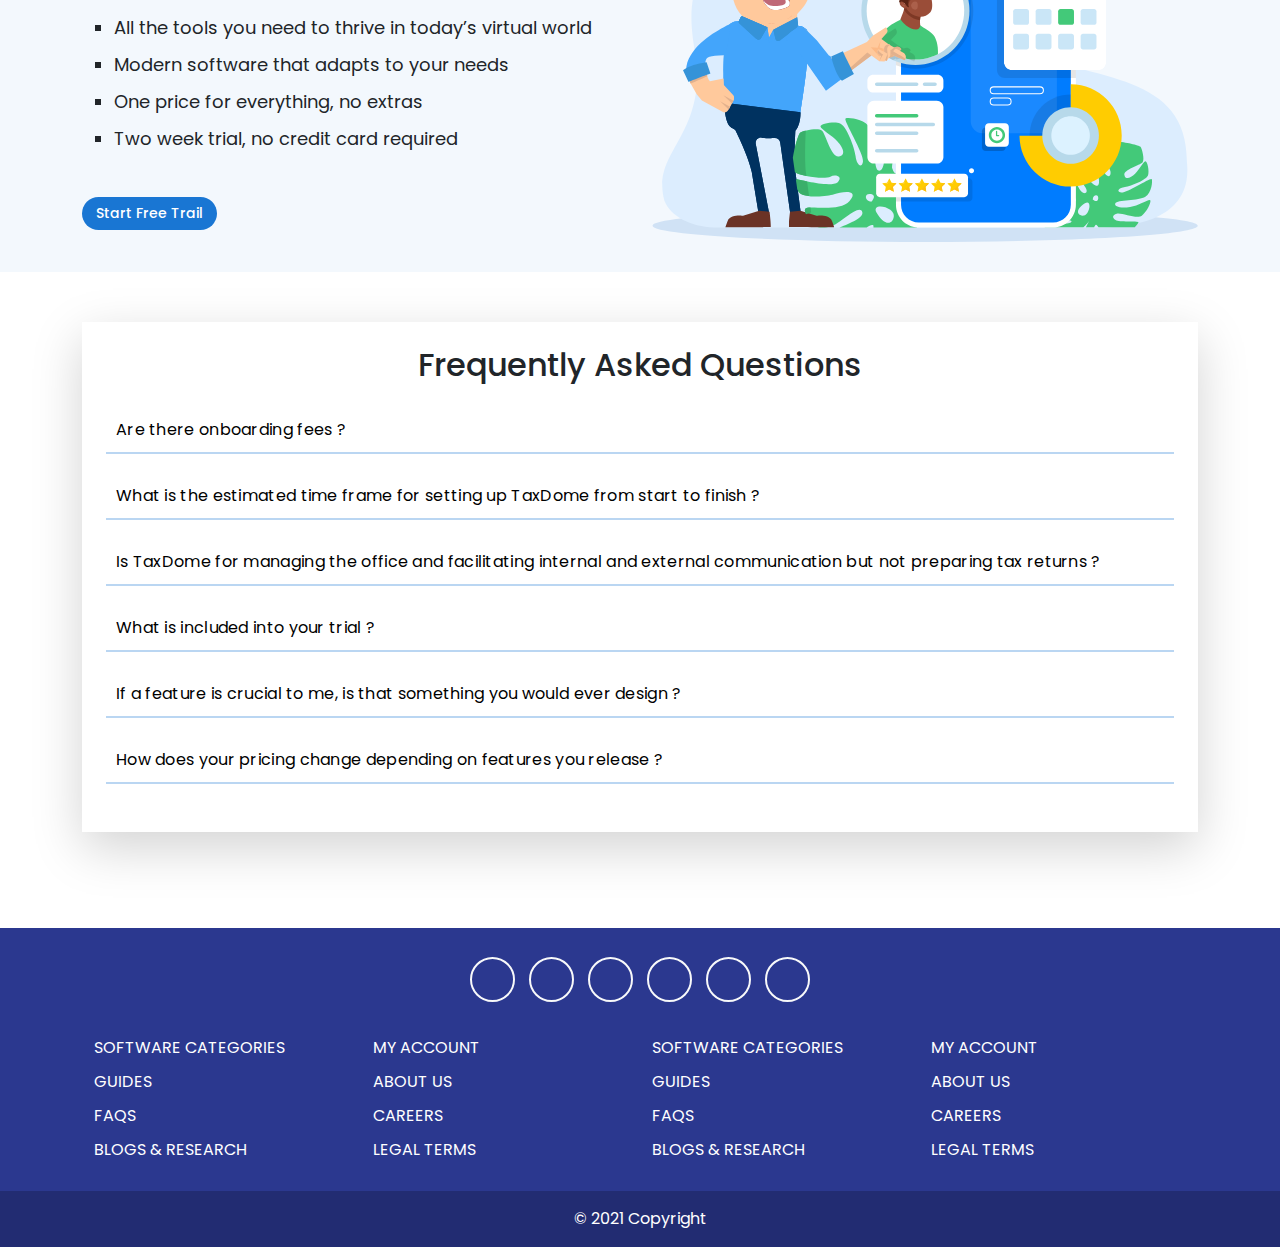
==== commit 3b244eb2: "Add pricing table" ====
--- a/index.html
+++ b/index.html
@@ -47,7 +47,7 @@
               </li>
 
               <li class="nav-item">
-                <a class="nav-link active" aria-current="page" href="#"
+                <a class="nav-link active" aria-current="page" href="pricing.html"
                   >Pricing</a
                 >
               </li>
@@ -59,28 +59,7 @@
               </li>
             </ul>
             <div class="login-signup">
-              <div class="dropdown">
-                <button
-                  class="join dropdown-toggle"
-                  type="button"
-                  id="dropdownMenuButton1"
-                  data-bs-toggle="dropdown"
-                  aria-expanded="false"
-                >
-                  Join Demo
-                </button>
-                <ul class="dropdown-menu" aria-labelledby="dropdownMenuButton1">
-                  <li><a class="dropdown-item" href="#">Join Live Demo</a></li>
-                  <li><a class="dropdown-item" href="#">Watch Recording</a></li>
-                  <li>
-                    <a class="dropdown-item" href="#">Simulated Account</a>
-                  </li>
-                </ul>
-              </div>
-              <button class="start">Login</button>
-              <button class="select-lang">
-                <img src="./images/usflag.png" alt="" /> EN
-              </button>
+              <a href="pricing.html" class="btn btn-primary">Get Started</a>
             </div>
           </div>
         </div>
